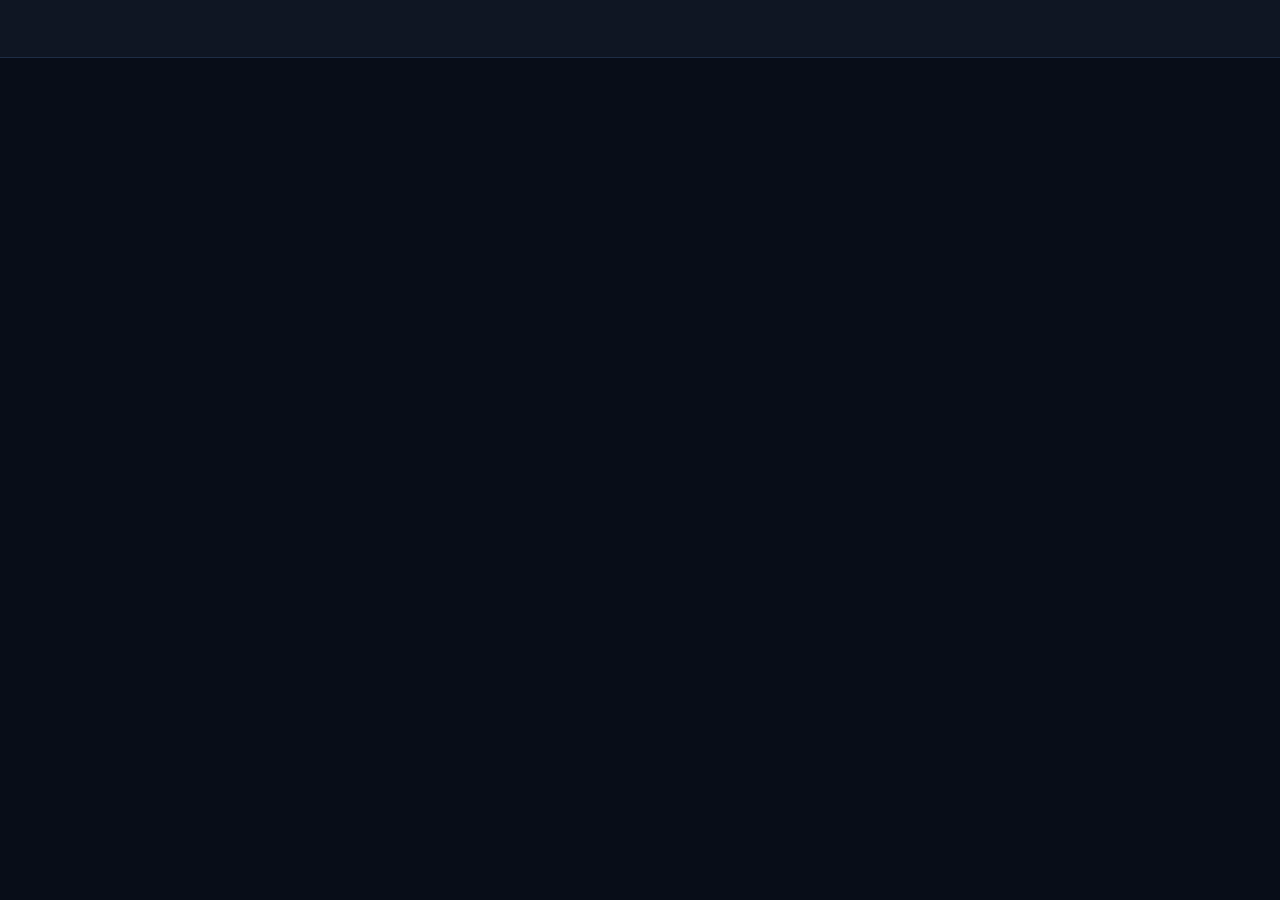
==== static/index.html @ 176dadcf "Update index.html primera parte de la pantalla de inicio" ====
<!DOCTYPE html>
<html lang="es">
<head>
  <meta charset="UTF-8">
  <meta name="viewport" content="width=device-width, initial-scale=1.0">
  <title>FarmaERP</title>
  <link rel="stylesheet" href="style.css">
  <style>
    .hero { text-align: center; padding: 3.5rem 2rem 2rem; }
    .hero-logo { font-family: 'Syne', sans-serif; font-size: 2.6rem; font-weight: 800; letter-spacing: -0.04em; color: var(--accent); margin-bottom: 0.5rem; }
    .hero p { color: var(--text-2); font-size: 1rem; margin-bottom: 3rem; }
    .menu-grid { display: grid; grid-template-columns: repeat(auto-fit, minmax(210px, 1fr)); gap: 1.25rem; max-width: 920px; margin: 0 auto; }
    .menu-card {
      background: var(--surface); border: 1px solid var(--border);
      border-radius: 16px; padding: 2rem 1.5rem; text-align: center;
      text-decoration: none; color: var(--text);
      transition: border-color 0.2s, transform 0.2s;
      position: relative; overflow: hidden;
    }
    .menu-card::after {
      content: ''; position: absolute;
      bottom: 0; left: 0; right: 0; height: 3px;
      background: var(--accent);
      transform: scaleX(0); transition: transform 0.2s;
    }
    .menu-card.green::after  { background: var(--success); }
    .menu-card.blue::after   { background: var(--indigo); }
    .menu-card.orange::after { background: var(--warning); }
    .menu-card:hover { border-color: var(--border-2); transform: translateY(-3px); }
    .menu-card:hover::after { transform: scaleX(1); }
    .menu-card .icon { font-size: 2.4rem; margin-bottom: 1rem; }
    .menu-card h3 { font-family: 'Syne', sans-serif; font-size: 1rem; font-weight: 700; margin-bottom: 0.4rem; }
    .menu-card p  { font-size: 0.82rem; color: var(--text-2); line-height: 1.4; }
    .tag { display: inline-block; background: var(--accent-dim); color: var(--accent); border-radius: 4px; font-size: 0.65rem; font-family: 'DM Mono', monospace; font-weight: 600; padding: 1px 7px; margin-bottom: 8px; letter-spacing: 0.06em; }
    .tag.new { background: var(--warning-dim); color: var(--warning); }
    .version-bar { text-align: center; padding: 1.5rem; color: var(--text-3); font-size: 0.75rem; font-family: 'DM Mono', monospace; }
  </style>
</head>
<body>
  <nav>
---- static/style.css ----
@import url('https://fonts.googleapis.com/css2?family=Syne:wght@400;600;700;800&family=DM+Sans:wght@300;400;500;600&family=DM+Mono:wght@400;500&display=swap');

:root {
  --bg:        #080d18;
  --surface:   #0f1623;
  --surface-2: #151e2e;
  --surface-3: #1a2640;
  --border:    #1e2d45;
  --border-2:  #243354;
  --accent:    #00d4aa;
  --accent-dim:#00d4aa22;
  --indigo:    #818cf8;
  --indigo-dim:#818cf822;
  --danger:    #f87171;
  --danger-dim:#f8717122;
  --warning:   #fbbf24;
  --warning-dim:#fbbf2422;
  --success:   #34d399;
  --success-dim:#34d39922;
  --text:      #e2e8f0;
  --text-2:    #94a3b8;
  --text-3:    #4a6080;
  --nav-h:     58px;
}

* { margin: 0; padding: 0; box-sizing: border-box; }

body {
  font-family: 'DM Sans', sans-serif;
  background: var(--bg);
  color: var(--text);
  min-height: 100vh;
}

nav {
  background: var(--surface);
  border-bottom: 1px solid var(--border);
  padding: 0 2rem;
  display: flex;
  align-items: center;
  height: var(--nav-h);
  position: sticky;
  top: 0;
  z-index: 200;
  gap: 0.25rem;
}
nav .logo {
  color: var(--accent);
  font-family: 'Syne', sans-serif;
  font-weight: 800;
  font-size: 1.05rem;
  letter-spacing: -0.02em;
  margin-right: 1.5rem;
  white-space: nowrap;
}
nav a {
  color: var(--text-2);
  text-decoration: none;
  padding: 0 1rem;
  height: var(--nav-h);
  display: flex;
  align-items: center;
  font-size: 0.875rem;
  font-weight: 500;
  transition: color 0.2s;
  border-bottom: 2px solid transparent;
  margin-bottom: -1px;
}
nav a:hover { color: var(--text); }
nav a.active { color: var(--accent); border-bottom-color: var(--accent); }

.container { max-width: 1240px; margin: 0 auto; padding: 2rem 1.5rem; }

h1 {
  font-family: 'Syne', sans-serif;
  font-size: 1.45rem;
  font-weight: 700;
  letter-spacing: -0.02em;
  margin-bottom: 0.2rem;
}
.subtitle { color: var(--text-2); font-size: 0.875rem; margin-bottom: 1.75rem; }
.header-row { display: flex; align-items: center; justify-content: space-between; margin-bottom: 1.25rem; }

.card {
  background: var(--surface);
  border: 1px solid var(--border);
  border-radius: 14px;
  padding: 1.5rem;
  margin-bottom: 1.5rem;
}
.card h2 {
  font-family: 'Syne', sans-serif;
  font-size: 0.9rem;
  font-weight: 700;
  color: var(--text-2);
  text-transform: uppercase;
  letter-spacing: 0.08em;
  margin-bottom: 1.25rem;
}

.kpi-grid {
  display: grid;
  grid-template-columns: repeat(auto-fit, minmax(160px, 1fr));
  gap: 1rem;
  margin-bottom: 2rem;
}
.kpi-card {
  background: var(--surface);
  border: 1px solid var(--border);
  border-radius: 14px;
  padding: 1.25rem 1.25rem 1rem;
  position: relative;
  overflow: hidden;
}
.kpi-card:hover { border-color: var(--border-2); }
.kpi-card .kpi-accent {
  position: absolute;
  top: 0; right: 0;
  width: 4px; height: 100%;
  border-radius: 0 14px 14px 0;
  background: var(--accent);
}
.kpi-card.danger .kpi-accent  { background: var(--danger); }
.kpi-card.warning .kpi-accent { background: var(--warning); }
.kpi-card.success .kpi-accent { background: var(--success); }
.kpi-card.indigo .kpi-accent  { background: var(--indigo); }

.kpi-label {
  font-family: 'DM Mono', monospace;
  font-size: 0.7rem;
  color: var(--text-3);
  text-transform: uppercase;
  letter-spacing: 0.1em;
  margin-bottom: 8px;
}
.kpi-value {
  font-family: 'Syne', sans-serif;
  font-size: 1.9rem;
  font-weight: 800;
  letter-spacing: -0.03em;
  color: var(--text);
  line-height: 1;
  margin-bottom: 4px;
}
.kpi-sub { font-size: 0.75rem; color: var(--text-3); }

.grid-2 { display: grid; grid-template-columns: 1fr 1fr; gap: 1.5rem; }
.grid-3 { display: grid; grid-template-columns: 1fr 1fr 1fr; gap: 1.5rem; }

table { width: 100%; border-collapse: collapse; }
th {
  text-align: left;
  font-family: 'DM Mono', monospace;
  font-size: 0.68rem;
  text-transform: uppercase;
  letter-spacing: 0.08em;
  color: var(--text-3);
  padding: 0 12px 10px;
  border-bottom: 1px solid var(--border);
}
td {
  padding: 11px 12px;
  border-bottom: 1px solid var(--border);
  font-size: 0.875rem;
  color: var(--text-2);
}
tr:last-child td { border-bottom: none; }
tr:hover td { background: var(--surface-2); color: var(--text); }

.btn {
  padding: 8px 16px; border-radius: 8px; border: none;
  cursor: pointer; font-size: 0.85rem; font-weight: 600;
  font-family: 'DM Sans', sans-serif;
  transition: all 0.15s; display: inline-flex; align-items: center; gap: 6px;
}
.btn-primary   { background: var(--accent); color: #051a14; }
.btn-primary:hover { background: #00edc0; }
.btn-secondary { background: var(--surface-3); color: var(--text-2); border: 1px solid var(--border); }
.btn-secondary:hover { color: var(--text); border-color: var(--border-2); }
.btn-danger    { background: var(--danger-dim);  color: var(--danger);  border: 1px solid #f8717133; }
.btn-danger:hover  { background: #f8717133; }
.btn-success   { background: var(--success-dim); color: var(--success); border: 1px solid #34d39933; }
.btn-success:hover { background: #34d39933; }
.btn-warning   { background: var(--warning-dim); color: var(--warning); border: 1px solid #fbbf2433; }
.btn-warning:hover { background: #fbbf2433; }
.btn-sm { padding: 4px 10px; font-size: 0.78rem; }

.form-grid { display: grid; grid-template-columns: 1fr 1fr; gap: 1rem; }
.form-group { display: flex; flex-direction: column; gap: 6px; }
.form-group label {
  font-size: 0.78rem; color: var(--text-3); font-weight: 600;
  font-family: 'DM Mono', monospace; text-transform: uppercase; letter-spacing: 0.06em;
}
.form-group input,
.form-group select,
.form-group textarea {
  padding: 9px 12px;
  background: var(--surface-2);
  border: 1px solid var(--border);
  border-radius: 8px;
  color: var(--text);
  font-size: 0.875rem;
  font-family: 'DM Sans', sans-serif;
  outline: none;
  transition: border-color 0.2s;
}
.form-group input:focus,
.form-group select:focus { border-color: var(--accent); }
.form-group select option { background: var(--surface-2); }
.form-actions { grid-column: 1 / -1; display: flex; gap: 8px; justify-content: flex-end; margin-top: 8px; }

.modal-overlay {
  display: none; position: fixed; inset: 0;
  background: rgba(0,0,0,0.7);
  backdrop-filter: blur(4px);
  z-index: 1000;
  align-items: center; justify-content: center;
}
.modal-overlay.open { display: flex; }
.modal {
  background: var(--surface);
  border: 1px solid var(--border-2);
  border-radius: 18px;
  padding: 2rem;
  width: 560px; max-width: 95vw;
  box-shadow: 0 24px 64px rgba(0,0,0,0.6);
}
.modal h3 {
  font-family: 'Syne', sans-serif;
  font-size: 1.1rem; font-weight: 700;
  margin-bottom: 1.5rem; color: var(--text);
}

.badge {
  display: inline-block; padding: 2px 10px;
  border-radius: 20px; font-size: 0.72rem;
  font-weight: 600; font-family: 'DM Mono', monospace;
}
.badge-danger  { background: var(--danger-dim);  color: var(--danger); }
.badge-warning { background: var(--warning-dim); color: var(--warning); }
.badge-success { background: var(--success-dim); color: var(--success); }
.badge-info    { background: var(--indigo-dim);  color: var(--indigo); }
.badge-accent  { background: var(--accent-dim);  color: var(--accent); }

.alert {
  padding: 12px 16px; border-radius: 10px;
  font-size: 0.85rem; margin-bottom: 1rem;
  display: flex; align-items: center; gap: 8px;
}
.alert-warning { background: var(--warning-dim); color: var(--warning); border: 1px solid #fbbf2433; }
.alert-danger  { background: var(--danger-dim);  color: var(--danger);  border: 1px solid #f8717133; }

.search-bar {
  width: 100%; padding: 10px 14px;
  background: var(--surface); border: 1px solid var(--border);
  border-radius: 10px; color: var(--text);
  font-size: 0.875rem; font-family: 'DM Sans', sans-serif;
  margin-bottom: 1rem; outline: none; transition: border-color 0.2s;
}
.search-bar:focus { border-color: var(--accent); }
.search-bar::placeholder { color: var(--text-3); }

.bar-wrap { background: var(--surface-3); border-radius: 4px; height: 6px; overflow: hidden; }
.bar-fill  { height: 100%; border-radius: 4px; transition: width 0.5s; }

@media (max-width: 768px) {
  .grid-2, .grid-3 { grid-template-columns: 1fr; }
  .form-grid { grid-template-columns: 1fr; }
  nav { padding: 0 1rem; }
  .container { padding: 1.25rem 1rem; }
}
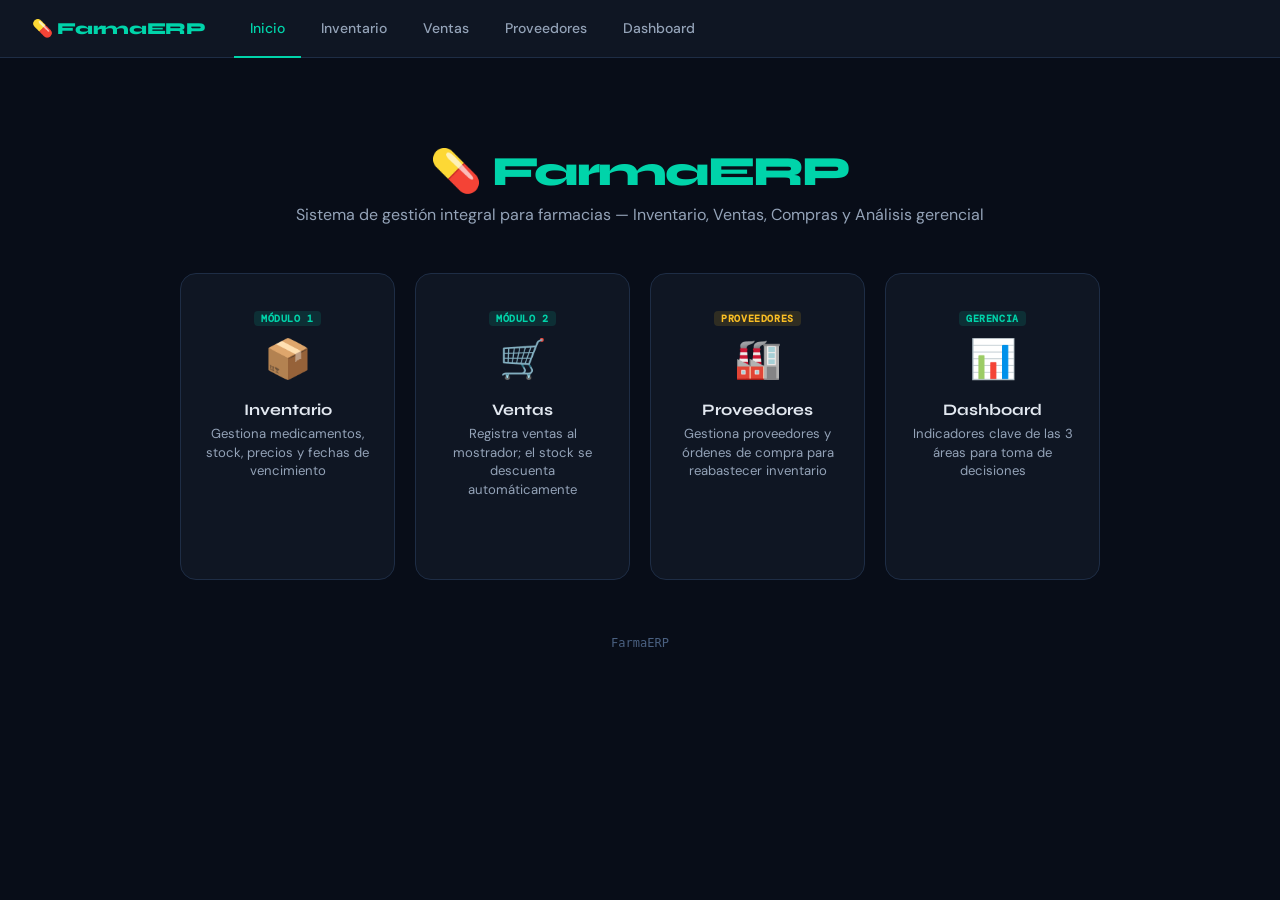
==== commit 8c6fe481: "Refactor HTML structure and navigation elements terminando el indice" ====
--- a/static/index.html
+++ b/static/index.html
@@ -38,3 +38,45 @@
 </head>
 <body>
   <nav>
+    <div class="logo">💊 FarmaERP</div>
+    <a href="index.html" class="active">Inicio</a>
+    <a href="inventario.html">Inventario</a>
+    <a href="ventas.html">Ventas</a>
+    <a href="proveedores.html">Proveedores</a>
+    <a href="dashboard.html">Dashboard</a>
+  </nav>
+  <div class="container">
+    <div class="hero">
+      <div class="hero-logo">💊 FarmaERP</div>
+      <p>Sistema de gestión integral para farmacias — Inventario, Ventas, Compras y Análisis gerencial</p>
+      <div class="menu-grid">
+        <a href="inventario.html" class="menu-card">
+          <div class="tag">MÓDULO 1</div>
+          <div class="icon">📦</div>
+          <h3>Inventario</h3>
+          <p>Gestiona medicamentos, stock, precios y fechas de vencimiento</p>
+        </a>
+        <a href="ventas.html" class="menu-card green">
+          <div class="tag">MÓDULO 2</div>
+          <div class="icon">🛒</div>
+          <h3>Ventas</h3>
+          <p>Registra ventas al mostrador; el stock se descuenta automáticamente</p>
+        </a>
+        <a href="proveedores.html" class="menu-card orange">
+          <div class="tag new">PROVEEDORES</div>
+          <div class="icon">🏭</div>
+          <h3>Proveedores</h3>
+          <p>Gestiona proveedores y órdenes de compra para reabastecer inventario</p>
+        </a>
+        <a href="dashboard.html" class="menu-card blue">
+          <div class="tag">GERENCIA</div>
+          <div class="icon">📊</div>
+          <h3>Dashboard</h3>
+          <p>Indicadores clave de las 3 áreas para toma de decisiones</p>
+        </a>
+      </div>
+    </div>
+    <div class="version-bar">FarmaERP</div>
+  </div>
+</body>
+</html>
